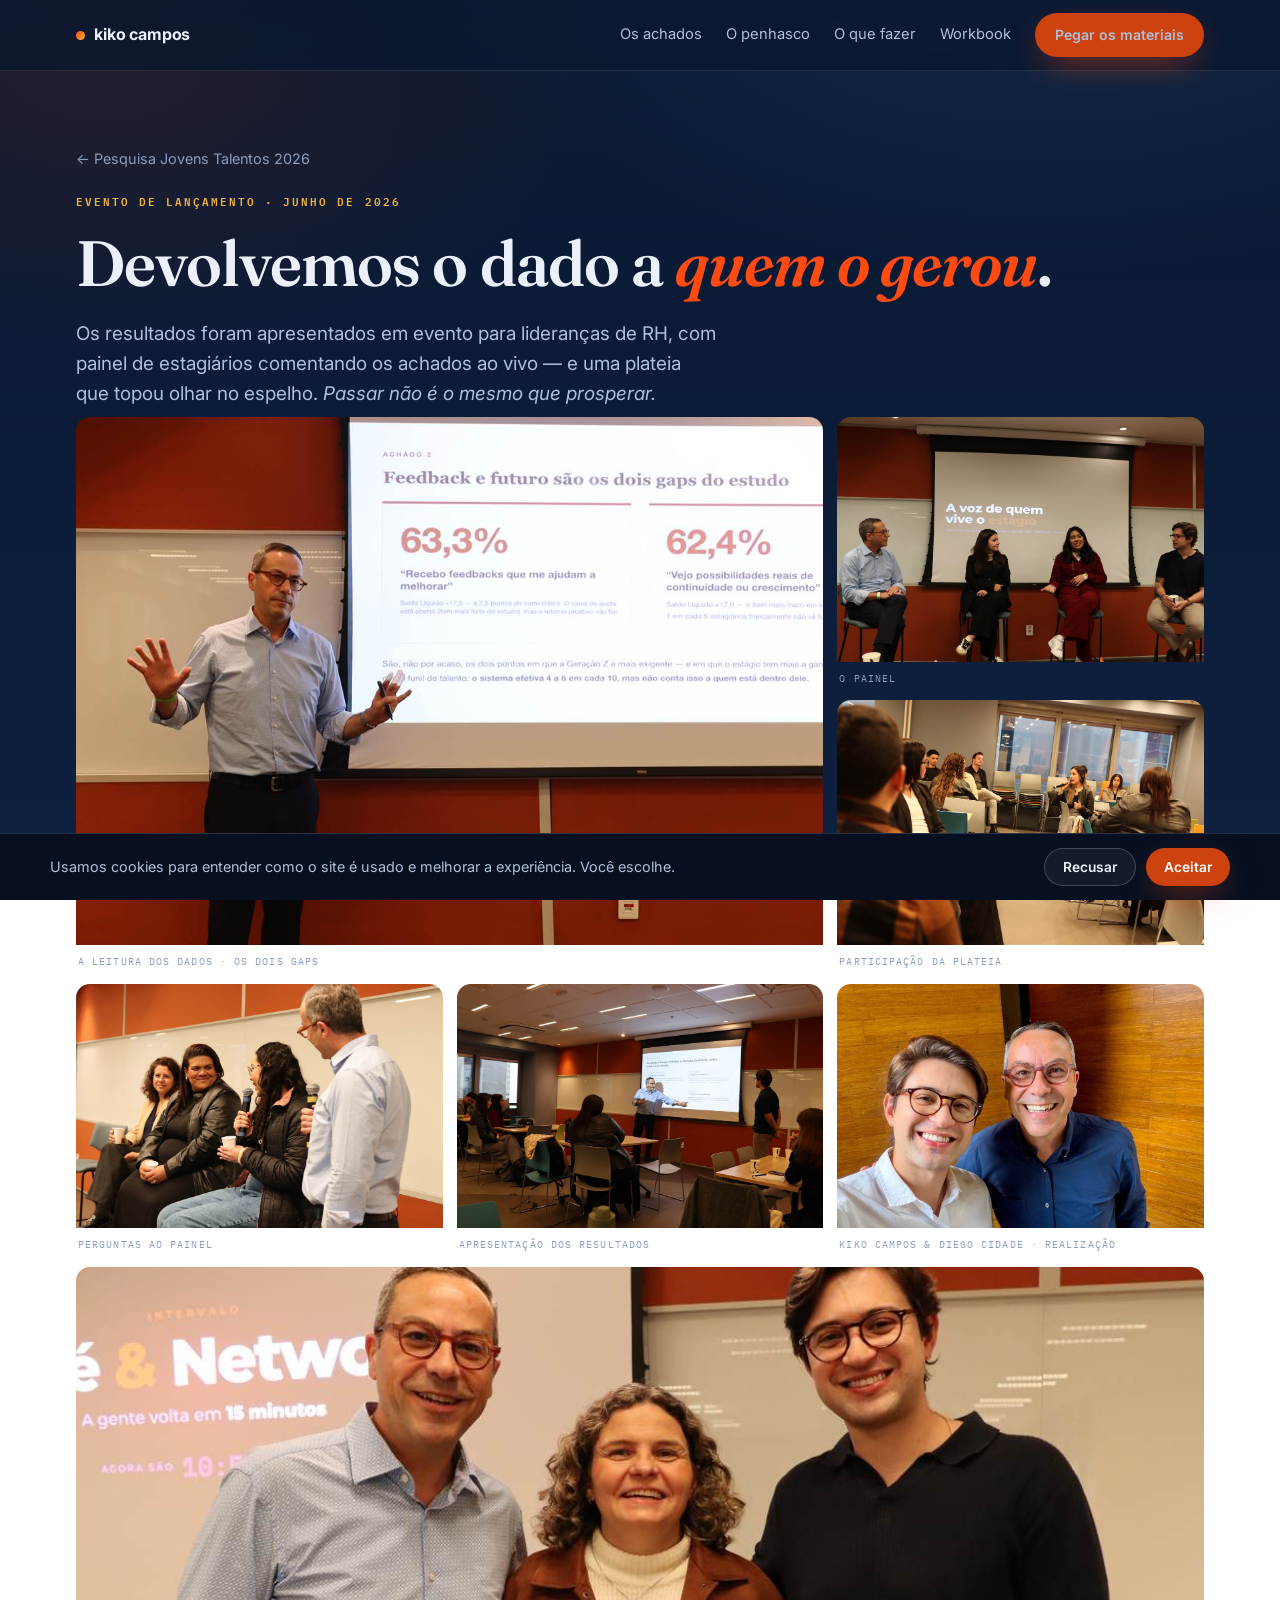
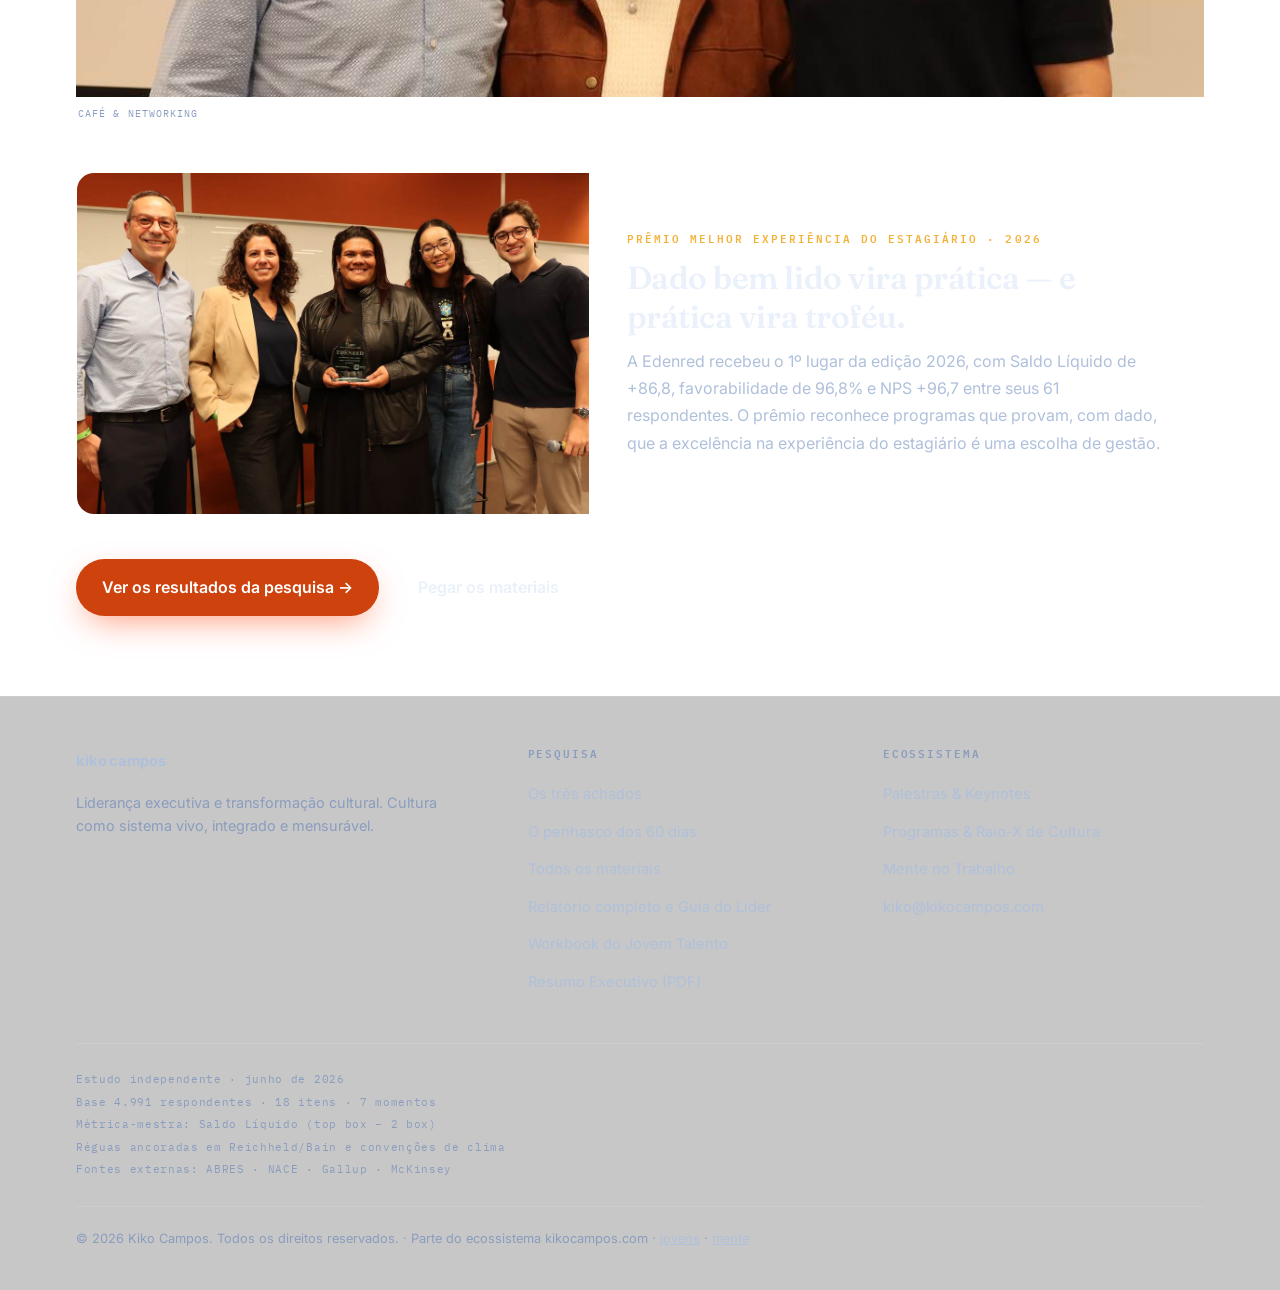
==== evento.html @ c950daf3 "Home mais curta: galeria do evento e prêmio vão para evento.html; na home fica uma chamada com foto " ====
<!DOCTYPE html>
<html lang="pt-BR">
<head>
<meta charset="UTF-8">
<meta name="viewport" content="width=device-width, initial-scale=1.0">
<title>Lançamento da Pesquisa Jovens Talentos 2026 · evento e Prêmio Melhor Experiência do Estagiário</title>
<meta name="description" content="Os resultados da Pesquisa Jovens Talentos 2026 apresentados a lideranças de RH, com painel de estagiários, e o Prêmio Melhor Experiência do Estagiário 2026.">
<link rel="canonical" href="https://jovens.kikocampos.com/evento.html">
<link rel="icon" type="image/png" href="https://kikocampos.com/favicon.png">
<link rel="apple-touch-icon" href="https://kikocampos.com/favicon.png">
<meta property="og:type" content="website">
<meta property="og:url" content="https://jovens.kikocampos.com/evento.html">
<meta property="og:title" content="Devolvemos o dado a quem o gerou · Pesquisa Jovens Talentos 2026">
<meta property="og:description" content="Sete momentos da jornada, de 30 dias a 24 meses. Nenhum dos 18 itens chega à faixa saudável — e a curva desaba no segundo mês.">
<meta property="og:site_name" content="Kiko Campos">
<meta property="og:locale" content="pt_BR">
<meta property="og:image" content="https://jovens.kikocampos.com/og-jt2026.jpg">
<meta property="og:image:secure_url" content="https://jovens.kikocampos.com/og-jt2026.jpg">
<meta property="og:image:width" content="1200">
<meta property="og:image:height" content="630">
<meta property="og:image:type" content="image/jpeg">
<meta property="og:image:alt" content="Pesquisa Jovens Talentos 2026 — 4.991 estagiários mostraram onde o estágio quebra: é no dia 60.">
<meta name="twitter:card" content="summary_large_image">
<meta name="twitter:title" content="4.991 estagiários mostraram onde o estágio quebra. É no dia 60.">
<meta name="twitter:description" content="Sete momentos da jornada, de 30 dias a 24 meses. Nenhum dos 18 itens chega à faixa saudável — e a curva desaba no segundo mês.">
<meta name="twitter:image" content="https://jovens.kikocampos.com/og-jt2026.jpg">
<meta name="twitter:image:alt" content="Pesquisa Jovens Talentos 2026 — 4.991 estagiários mostraram onde o estágio quebra: é no dia 60.">
<link rel="preconnect" href="https://fonts.googleapis.com">
<link rel="preconnect" href="https://fonts.gstatic.com" crossorigin>
<link href="https://fonts.googleapis.com/css2?family=Fraunces:ital,opsz,wght@0,9..144,400..700;1,9..144,400..700&family=Inter:wght@400;500;600;700&family=IBM+Plex+Mono:wght@400;600&display=swap" rel="stylesheet">
<script async src="https://www.googletagmanager.com/gtag/js?id=G-RD1P3CKLSE"></script>
<script>
window.dataLayer=window.dataLayer||[];function gtag(){dataLayer.push(arguments);}
gtag('js', new Date());
gtag('consent','default',{'ad_storage':'denied','ad_user_data':'denied','ad_personalization':'denied','analytics_storage':'denied','wait_for_update':500});gtag('set','ads_data_redaction',true);gtag('set','url_passthrough',true);
if(document.cookie.indexOf('kc_cookie=accepted')>-1){gtag('consent','update',{'ad_storage':'granted','ad_user_data':'granted','ad_personalization':'granted','analytics_storage':'granted'});}
gtag('config','G-RD1P3CKLSE');
</script>
<style>
  :root{
    --bg:#0A1830; --bg2:#0E2140; --panel:#12294d; --panel2:#16305a;
    --line:rgba(255,255,255,.10); --line2:rgba(255,255,255,.20);
    --ink:#EAF1FB; --ink-soft:#AFC0DB; --ink-mute:#8A9DBE;
    --orange:#FF4A12; --orange-cta:#CE420D; --amber:#F2B33D;
    --good:#4FD1A1; --blue:#5AA9E6; --bad:#FF6B4A;
    --display:"Fraunces",Georgia,'Times New Roman',serif;
    --body:"Inter",-apple-system,BlinkMacSystemFont,'Segoe UI',Roboto,Helvetica,Arial,sans-serif;
    --mono:"IBM Plex Mono",ui-monospace,SFMono-Regular,Menlo,Consolas,monospace;
    --maxw:1180px;
  }
  *{margin:0;padding:0;box-sizing:border-box}
  html{scroll-behavior:smooth}
  body{
    font-family:var(--body);color:var(--ink);font-size:17px;line-height:1.6;-webkit-font-smoothing:antialiased;
    background:
      radial-gradient(1150px 640px at 82% -12%, rgba(90,169,230,.15), transparent 60%),
      radial-gradient(900px 520px at 8% 6%, rgba(255,74,18,.10), transparent 58%),
      linear-gradient(180deg,var(--bg) 0%,var(--bg2) 100%);
    background-attachment:fixed;
  }
  ::selection{background:var(--orange);color:#fff}
  .wrap{max-width:var(--maxw);margin:0 auto;padding:0 26px}
  .eyebrow{font-family:var(--mono);font-size:.7rem;letter-spacing:.18em;text-transform:uppercase;color:var(--amber);font-weight:600;display:block}
  .eyebrow.dark,.eyebrow.mute{color:var(--ink-mute)}
  .eyebrow.blue{color:var(--blue)}
  h1,h2,h3{font-family:var(--display);font-weight:600;letter-spacing:-.015em}
  h1 em,h2 em,h3 em{font-style:italic;color:var(--amber)}
  .hot{background:linear-gradient(92deg,var(--orange),var(--amber));-webkit-background-clip:text;background-clip:text;color:transparent;font-style:italic}
  a{color:inherit}
  section{scroll-margin-top:88px}
  .skip{position:absolute;left:-9999px;top:0;background:var(--orange-cta);color:#fff;padding:12px 20px;z-index:200;border-radius:0 0 10px 0}
  .skip:focus{left:0}
  :focus-visible{outline:2px solid var(--amber);outline-offset:3px}

  /* NAV — igual materiais.html e workbook */
  nav{position:sticky;top:0;z-index:60;backdrop-filter:blur(10px);background:rgba(10,24,48,.82);border-bottom:1px solid var(--line)}
  .navin{max-width:var(--maxw);margin:0 auto;padding:0 26px;display:flex;align-items:center;justify-content:space-between;height:70px;gap:20px}
  .brand{display:inline-flex;align-items:center;gap:9px;font-weight:700;font-size:1rem;letter-spacing:-.01em;text-decoration:none;color:var(--ink);white-space:nowrap}
  .brand .dot{width:9px;height:9px;border-radius:50%;background:linear-gradient(135deg,var(--orange),var(--amber));flex:none}
  .navlinks{display:flex;align-items:center;gap:24px;font-size:.92rem;color:var(--ink-soft)}
  .navlinks a{color:var(--ink-soft);text-decoration:none;white-space:nowrap}
  .navlinks a:hover{color:var(--ink)}
  .navlinks .btn{font-size:.88rem;padding:11px 20px}

  /* BOTÕES */
  .btn{padding:15px 26px;border-radius:100px;font-weight:600;font-size:1rem;text-decoration:none;display:inline-flex;align-items:center;justify-content:center;gap:10px;cursor:pointer;border:none;font-family:var(--body);transition:transform .15s ease,background .15s ease}
  .btn:hover{transform:translateY(-2px)}
  .btn-p{background:var(--orange-cta);color:#fff;box-shadow:0 12px 34px -10px rgba(255,74,18,.6)}
  .btn-p:hover{background:var(--orange)}
  .btn-s{background:rgba(255,255,255,.05);color:var(--ink);border:1px solid var(--line2)}
  .btn-s:hover{background:rgba(255,255,255,.1)}

  /* HERO */
  header.hero{padding:74px 0 0}
  .hero-grid{display:grid;grid-template-columns:1.55fr 1fr;gap:56px;align-items:start}
  .hero h1{font-size:clamp(2.3rem,5vw,4rem);line-height:1.04;margin:20px 0 22px}
  .hero .deck{font-size:1.18rem;line-height:1.6;color:var(--ink-soft);max-width:34em}
  .metodo-box{border:1px solid var(--line);border-radius:18px;background:rgba(255,255,255,.03);padding:24px 24px 8px;margin-top:16px}
  .metodo-box .mb-title{font-family:var(--mono);font-size:.64rem;letter-spacing:.2em;text-transform:uppercase;color:var(--ink-mute);border-bottom:1px solid var(--line);padding-bottom:12px;margin-bottom:4px}
  .mrow{display:flex;justify-content:space-between;gap:16px;padding:12px 0;border-bottom:1px solid var(--line);font-size:.86rem}
  .mrow:last-child{border-bottom:none}
  .mrow .k{font-family:var(--mono);font-size:.62rem;letter-spacing:.14em;text-transform:uppercase;color:var(--ink-mute);padding-top:3px;white-space:nowrap}
  .mrow .v{text-align:right;line-height:1.45;color:var(--ink-soft)}
  .these{border-left:3px solid var(--orange);padding:4px 0 4px 22px;margin:38px 0 0;max-width:44em}
  .these p{font-family:var(--display);font-size:clamp(1.2rem,2.4vw,1.6rem);line-height:1.4;font-style:italic;color:var(--ink)}
  .hero-cta{display:flex;gap:14px;flex-wrap:wrap;margin-top:32px;align-items:center}
  .hero-cta .note{font-family:var(--mono);font-size:.7rem;letter-spacing:.1em;text-transform:uppercase;color:var(--ink-mute)}
  .stat-row{display:grid;grid-template-columns:repeat(4,1fr);gap:0;margin:60px 0 0;border-top:1px solid var(--line2)}
  .stat{padding:22px 20px 26px;border-right:1px solid var(--line)}
  .stat:last-child{border-right:none}
  .stat .n{font-family:var(--display);font-weight:600;font-size:clamp(2rem,3.6vw,3rem);line-height:1;font-variant-numeric:tabular-nums;color:var(--amber)}
  .stat .n small{font-size:.5em;color:var(--ink-mute)}
  .stat .l{font-family:var(--mono);font-size:.66rem;letter-spacing:.13em;text-transform:uppercase;color:var(--ink-mute);margin-top:10px;line-height:1.65}
  .hero-photo{margin-top:64px;border-radius:18px;overflow:hidden;border:1px solid var(--line)}
  .hero-photo img{width:100%;display:block}
  .credit{font-family:var(--mono);font-size:.62rem;letter-spacing:.13em;text-transform:uppercase;color:var(--ink-mute);padding:10px 2px 0;text-align:right}

  /* SEÇÕES */
  .sec{padding:92px 0 0}
  .sec-head{display:grid;grid-template-columns:auto 1fr;gap:24px;align-items:baseline;border-top:1px solid var(--line2);padding-top:18px;margin-bottom:22px}
  .sec-num{font-family:var(--mono);font-size:.78rem;letter-spacing:.1em;color:var(--orange);font-weight:600}
  .sec-head h2{font-size:clamp(1.8rem,3.2vw,2.7rem);line-height:1.08}
  .sec-intro{max-width:46em;font-size:1.06rem;color:var(--ink-soft);margin:0 0 44px}

  /* ACHADOS */
  .find-grid{display:grid;grid-template-columns:repeat(3,1fr);gap:22px}
  .find{padding:28px 26px 30px;border:1px solid var(--line);border-radius:18px;background:rgba(255,255,255,.035)}
  .find .fn{font-family:var(--mono);font-size:.66rem;letter-spacing:.18em;text-transform:uppercase;color:var(--orange);font-weight:600}
  .find h3{font-size:1.32rem;line-height:1.2;margin:12px 0 12px}
  .find p{font-size:.95rem;line-height:1.7;color:var(--ink-soft)}

  /* GAPS */
  .gap-grid{display:grid;grid-template-columns:1fr 1fr;gap:22px;margin-top:22px}
  .gap-card{border:1px solid var(--line);border-top:3px solid var(--bad);border-radius:18px;padding:30px 30px 28px;background:rgba(255,107,74,.07)}
  .gap-card .big{font-family:var(--display);font-weight:600;font-size:clamp(2.6rem,5.4vw,4rem);line-height:1;color:var(--bad);font-variant-numeric:tabular-nums}
  .gap-card .q{font-family:var(--display);font-size:1.12rem;font-style:italic;margin:12px 0 12px;color:var(--ink)}
  .gap-card p{font-size:.95rem;color:var(--ink-soft);line-height:1.7}
  .lens-note{border:1px solid var(--line);border-radius:18px;padding:22px 26px;margin-top:22px;font-size:.95rem;color:var(--ink-soft);background:rgba(255,255,255,.03)}
  .lens-note b{color:var(--ink)}

  /* INSTRUMENTO */
  .lens-toggle{display:inline-flex;border:1px solid var(--line2);border-radius:100px;padding:4px;margin-bottom:8px;background:rgba(255,255,255,.04)}
  .lens-toggle button{font-family:var(--body);font-size:.86rem;font-weight:600;background:none;border:none;padding:9px 20px;cursor:pointer;color:var(--ink-soft);border-radius:100px}
  .lens-toggle button.on{background:var(--orange-cta);color:#fff}
  .lens-sub{font-family:var(--mono);font-size:.7rem;letter-spacing:.05em;color:var(--ink-mute);margin:12px 0 34px;line-height:1.7}
  .bases-grid{display:grid;grid-template-columns:1fr 1fr;gap:44px 56px}
  .base h3{font-size:1.24rem;margin-bottom:2px}
  .base .bq{font-family:var(--display);font-style:italic;color:var(--ink-mute);font-size:.95rem;margin-bottom:16px}
  .base .btag{font-family:var(--mono);font-size:.62rem;letter-spacing:.18em;text-transform:uppercase;color:var(--amber);margin-bottom:6px;display:block;font-weight:600}
  .item{display:grid;grid-template-columns:1fr 68px;gap:14px;align-items:center;padding:9px 0;border-bottom:1px solid var(--line)}
  .item:last-child{border-bottom:none}
  .item .it{font-size:.88rem;line-height:1.45;color:var(--ink-soft)}
  .item .bar-holder{grid-column:1/2;height:5px;background:rgba(255,255,255,.07);border-radius:3px;position:relative;margin-top:4px}
  .item .bar{position:absolute;left:0;top:0;bottom:0;border-radius:3px;background:var(--ink-mute);transition:width .5s ease}
  .item.hi .bar{background:var(--bad)}
  .item.lo .bar{background:var(--good)}
  .item .val{grid-column:2/3;grid-row:1/3;font-variant-numeric:tabular-nums;font-size:1.02rem;font-weight:600;text-align:right}
  .item.hi .val{color:var(--bad)}
  .item.lo .val{color:var(--good)}
  .regua{font-family:var(--mono);font-size:.7rem;letter-spacing:.04em;color:var(--ink-mute);margin-top:36px;border-top:1px solid var(--line);padding-top:16px;line-height:2.1}
  .sw{display:inline-block;width:9px;height:9px;border-radius:2px;margin:0 6px 0 14px}

  /* JORNADA */
  .chart-frame{border:1px solid var(--line);border-radius:18px;padding:34px 26px 22px;background:rgba(255,255,255,.035);position:relative}
  .chart-title{font-family:var(--mono);font-size:.7rem;letter-spacing:.16em;text-transform:uppercase;color:var(--ink-mute);margin-bottom:22px}
  #npssvg text{font-family:var(--mono)}
  .tooltip{position:absolute;pointer-events:none;background:#061021;border:1px solid var(--line2);color:var(--ink);font-family:var(--mono);font-size:.72rem;line-height:1.5;padding:9px 13px;border-radius:9px;opacity:0;transition:opacity .12s;white-space:nowrap;transform:translate(-50%,-118%)}
  .vale-table{width:100%;border-collapse:collapse;font-size:.9rem;margin-top:14px;font-variant-numeric:tabular-nums}
  .vale-table th{font-family:var(--mono);font-size:.64rem;letter-spacing:.12em;text-transform:uppercase;color:var(--ink-mute);font-weight:600;text-align:right;padding:10px 8px;border-bottom:1px solid var(--line2)}
  .vale-table th:first-child{text-align:left}
  .vale-table td{padding:9px 8px;border-bottom:1px solid var(--line);text-align:right;color:var(--ink-soft)}
  .vale-table td:first-child{text-align:left;font-family:var(--mono);font-size:.78rem}
  .vale-table tr.vale td{background:rgba(255,107,74,.12);color:var(--bad)}
  .equacao{display:flex;align-items:center;justify-content:center;gap:clamp(10px,3vw,30px);flex-wrap:wrap;border:1px solid var(--line);border-radius:18px;padding:40px 30px;margin-top:50px;text-align:center;background:rgba(255,255,255,.03)}
  .equacao .t{font-family:var(--display);font-size:clamp(1.05rem,2.2vw,1.5rem);font-style:italic}
  .equacao .op{font-family:var(--mono);font-size:clamp(1.2rem,2.4vw,1.7rem);color:var(--orange)}
  .equacao .t.res{color:var(--bad)}

  /* FUNIL */
  .funil-grid{display:grid;grid-template-columns:repeat(3,1fr);gap:22px}
  .funil{border:1px solid var(--line);border-radius:18px;background:rgba(255,255,255,.035);padding:26px 24px 28px}
  .funil .n{font-family:var(--display);font-weight:600;font-size:clamp(2.2rem,4.4vw,3.2rem);line-height:1;font-variant-numeric:tabular-nums;color:var(--amber)}
  .funil .n small{font-size:.45em;color:var(--ink-mute)}
  .funil p{font-size:.95rem;color:var(--ink-soft);margin-top:12px;line-height:1.65}

  /* EXCELÊNCIA */
  .eden-grid{display:grid;grid-template-columns:1.15fr 1fr;gap:50px;align-items:center}
  .eden-stats{display:grid;grid-template-columns:1fr 1fr;gap:0;border-top:1px solid var(--line2);margin-top:26px}
  .eden-stats .stat{border-bottom:1px solid var(--line)}
  .eden-stats .stat .n{color:var(--good);font-size:clamp(1.7rem,3vw,2.5rem)}
  .eden-photo{border-radius:18px;overflow:hidden;border:1px solid var(--line)}
  .eden-photo img{width:100%;display:block}

  /* FRENTES */
  .frente{display:grid;grid-template-columns:56px 1.05fr 1.6fr;gap:26px;padding:32px 0;border-bottom:1px solid var(--line);align-items:start}
  .frente:first-of-type{border-top:1px solid var(--line)}
  .frente .fn{font-family:var(--display);font-weight:600;font-size:1.9rem;color:var(--orange);line-height:1}
  .frente h3{font-size:1.32rem;line-height:1.22}
  .frente .fd p{font-size:.98rem;color:var(--ink-soft);line-height:1.7}
  .kpis{display:grid;grid-template-columns:repeat(3,auto);gap:24px;margin-top:16px}
  .kpi .k{font-family:var(--mono);font-size:.6rem;letter-spacing:.15em;text-transform:uppercase;color:var(--ink-mute)}
  .kpi .v{font-size:.94rem;margin-top:4px;font-variant-numeric:tabular-nums;font-weight:600}
  .porque{border:1px solid var(--line);border-left:3px solid var(--amber);border-radius:18px;background:rgba(242,179,61,.07);padding:34px 36px;margin-top:50px}
  .porque p{font-size:1.05rem;line-height:1.7;max-width:46em;margin-top:10px;color:var(--ink-soft)}

  /* SOLUÇÕES */
  .sol-grid{display:grid;grid-template-columns:repeat(3,1fr);gap:22px}
  .sol{border:1px solid var(--line);border-radius:18px;background:rgba(255,255,255,.035);padding:26px 24px 24px;display:flex;flex-direction:column;transition:border-color .2s,transform .15s}
  .sol:hover{border-color:var(--line2);transform:translateY(-2px)}
  .sol.destaque{border-color:rgba(255,74,18,.45);background:rgba(255,74,18,.07)}
  .sol .st{font-family:var(--mono);font-size:.62rem;letter-spacing:.18em;text-transform:uppercase;color:var(--amber);margin-bottom:12px;font-weight:600}
  .sol h3{font-size:1.18rem;line-height:1.25;margin-bottom:10px}
  .sol p{font-size:.9rem;color:var(--ink-soft);line-height:1.65;flex:1}
  .sol .sfor{font-family:var(--mono);font-size:.62rem;letter-spacing:.1em;text-transform:uppercase;color:var(--ink-mute);margin-top:16px;border-top:1px solid var(--line);padding-top:12px}
  .sol-dl{display:flex;flex-wrap:wrap;gap:9px;margin-top:14px}
  .sol-dl a{font-family:var(--body);font-size:.84rem;font-weight:600;text-decoration:none;color:#fff;background:var(--orange-cta);border-radius:100px;padding:11px 18px;transition:background .18s;display:inline-flex;align-items:center;gap:7px}
  .sol-dl a:hover{background:var(--orange)}
  .sol-req a{color:var(--ink);background:rgba(255,255,255,.05);border:1px solid var(--line2)}
  .sol-req a:hover{background:rgba(255,255,255,.11)}
  .sol-req .req-note{font-family:var(--mono);font-size:.6rem;letter-spacing:.05em;color:var(--ink-mute);margin-top:9px;text-transform:none;line-height:1.5}
  .sistema-note{max-width:46em;font-size:1.06rem;color:var(--ink-soft);margin:0 0 40px}

  /* EVENTO */
  .gal{display:grid;grid-template-columns:repeat(3,1fr);gap:14px}
  .gal figure{margin:0;position:relative;overflow:hidden;cursor:pointer;border-radius:14px}
  .gal img{width:100%;display:block;aspect-ratio:3/2;object-fit:cover;transition:transform .35s ease}
  .gal figure:hover img{transform:scale(1.03)}
  .gal figcaption{font-family:var(--mono);font-size:.62rem;letter-spacing:.11em;text-transform:uppercase;color:var(--ink-mute);padding:9px 2px 0}
  .gal .wide{grid-column:span 2}
  dialog.lb{border:none;background:#061021;color:var(--ink);max-width:100vw;max-height:100vh;width:100vw;height:100vh;padding:5vh 5vw;outline:none;flex-direction:column;align-items:center;justify-content:center}
  dialog.lb[open]{display:flex}
  dialog.lb img{max-width:100%;max-height:84vh;display:block;margin:0 auto;border-radius:12px;box-shadow:0 20px 60px rgba(0,0,0,.6)}
  dialog.lb .cap{color:var(--ink-soft);font-family:var(--mono);font-size:.72rem;letter-spacing:.13em;text-transform:uppercase;text-align:center;padding:18px 20px 0;max-width:60ch}
  dialog.lb::backdrop{background:rgba(4,10,22,.95)}
  dialog.lb .lb-close{position:fixed;top:22px;right:28px;font-family:var(--body);font-size:.86rem;font-weight:600;color:var(--ink);border:1px solid var(--line2);background:rgba(255,255,255,.05);padding:10px 18px;border-radius:100px;cursor:pointer}
  dialog.lb .lb-close:hover{background:rgba(255,255,255,.12)}
  .premio-strip{display:grid;grid-template-columns:1fr 1.2fr;gap:0;border:1px solid var(--line);border-radius:18px;overflow:hidden;margin-top:50px;align-items:stretch;background:rgba(255,255,255,.035)}
  .premio-strip img{width:100%;height:100%;object-fit:cover;display:block}
  .premio-txt{padding:40px 38px;display:flex;flex-direction:column;justify-content:center}
  .premio-txt h3{font-size:clamp(1.4rem,2.6vw,2rem);line-height:1.2;margin:12px 0 12px}
  .premio-txt p{font-size:1rem;color:var(--ink-soft);line-height:1.7}
  .au-credit{border:1px solid var(--line);border-radius:18px;background:rgba(255,255,255,.035);padding:24px 28px;margin-top:50px;display:flex;align-items:center;gap:26px;flex-wrap:wrap}
  .au-credit .au-txt{flex:1;min-width:240px}
  .au-credit .au-txt .eyebrow{margin-bottom:8px}
  .au-credit .au-txt p{font-size:.98rem;color:var(--ink-soft);line-height:1.6}
  .au-credit .au-txt a{color:var(--amber);text-decoration:none;border-bottom:1px solid rgba(242,179,61,.5)}
  .au-credit .au-logo img{height:56px;width:auto;display:block;border-radius:10px}

  /* CTA FINAL */
  .cta-final{margin-top:96px;border-top:1px solid var(--line2);padding:64px 0 0}
  .cta-grid{display:grid;grid-template-columns:1.4fr 1fr;gap:50px;align-items:start}
  .cta-final h2{font-size:clamp(1.8rem,3.2vw,2.6rem);line-height:1.1;margin:14px 0 16px}
  .cta-final p{color:var(--ink-soft);font-size:1.06rem;max-width:34em;line-height:1.7}
  .cta-final .btns{display:flex;gap:14px;flex-wrap:wrap;margin-top:26px}
  .cta-mail{font-family:var(--mono);font-size:.76rem;letter-spacing:.05em;color:var(--ink-mute);margin-top:16px}
  .cta-mail a{color:var(--ink-soft)}

  /* FOOTER — igual materiais.html */
  footer{margin-top:80px;border-top:1px solid var(--line);padding:48px 0 40px;background:rgba(0,0,0,.22)}
  .footgrid{display:grid;grid-template-columns:1.3fr 1fr 1fr;gap:34px}
  .footgrid a{color:var(--ink-soft);text-decoration:none;font-size:.92rem;display:block;padding:5px 0;margin-bottom:4px}
  .footgrid a:hover{color:var(--ink)}
  .footgrid h6{font-family:var(--mono);font-size:.66rem;letter-spacing:.18em;text-transform:uppercase;color:var(--ink-mute);margin:0 0 16px;font-weight:600}
  .footgrid .brand{margin-bottom:0}
  .ficha{font-family:var(--mono);font-size:.7rem;letter-spacing:.06em;line-height:2;color:var(--ink-mute);border-top:1px solid var(--line);margin-top:40px;padding-top:24px}
  .au-foot{border-top:1px solid var(--line);margin-top:26px;padding-top:24px;display:flex;align-items:center;gap:16px;flex-wrap:wrap}
  .au-foot .au-ico{width:46px;height:46px;border-radius:11px;overflow:hidden;flex:none;display:block}
  .au-foot .au-ico img{width:100%;height:100%;display:block}
  .au-foot .au-info .k{font-family:var(--mono);font-size:.6rem;letter-spacing:.16em;text-transform:uppercase;color:var(--ink-mute)}
  .au-foot .au-info a{display:block;color:var(--ink);text-decoration:none;font-size:1rem;margin-top:3px}
  .au-foot .au-info a:hover{color:var(--amber)}
  .copy{border-top:1px solid var(--line);margin-top:26px;padding-top:22px;font-size:.8rem;color:var(--ink-mute)}
  .copy a{display:inline;color:var(--ink-soft)}

  @media(max-width:900px){
    .hero-grid,.gap-grid,.eden-grid,.bases-grid,.premio-strip,.cta-grid,.footgrid{grid-template-columns:1fr}
    .stat-row,.find-grid,.funil-grid,.sol-grid{grid-template-columns:1fr 1fr}
    .frente{grid-template-columns:1fr;gap:10px}
    .gal{grid-template-columns:1fr 1fr}
    .gal .wide{grid-column:span 2}
    .kpis{grid-template-columns:1fr;gap:12px}
    .navlinks a:not(.btn){display:none}
  }
  @media(max-width:560px){
    .stat-row,.find-grid,.funil-grid,.sol-grid,.gal{grid-template-columns:1fr}
    .gal .wide{grid-column:span 1}
    body{font-size:16px}
    .premio-txt{padding:30px 24px}
  }
</style>
</head>
<body>

<a class="skip" href="#achados">Pular para os resultados</a>

<nav>
  <div class="navin">
    <a class="brand" href="https://kikocampos.com"><span class="dot"></span>kiko campos</a>
    <div class="navlinks">
      <a href="/#achados">Os achados</a>
      <a href="/#jornada">O penhasco</a>
      <a href="/#frentes">O que fazer</a>
      <a href="https://jovens.kikocampos.com/workbook.html">Workbook</a>
      <a class="btn btn-p" href="/#solucoes">Pegar os materiais</a>
    </div>
  </div>
</nav>

<header class="hero ev-hero">
  <div class="wrap">
    <a class="ev-back" href="/">← Pesquisa Jovens Talentos 2026</a>
    <span class="eyebrow">Evento de lançamento · junho de 2026</span>
    <h1>Devolvemos o dado a <em>quem o gerou</em>.</h1>
    <p class="deck">Os resultados foram apresentados em evento para lideranças de RH, com painel de estagiários comentando os achados ao vivo — e uma plateia que topou olhar no espelho. <em>Passar não é o mesmo que prosperar.</em></p>
  </div>
</header>

<section class="sec" id="evento" style="padding-top:8px">
  <div class="wrap">
    <div class="gal">
      <figure class="wide" data-cap="A leitura dos dados — os dois gaps do estudo"><img src="[data-uri]" alt="Apresentador diante do slide ‘Feedback e futuro são os dois gaps do estudo’, com 63,3% e 62,4% em destaque."><figcaption>A leitura dos dados · os dois gaps</figcaption></figure>
      <figure data-cap="Painel com estagiários — a voz de quem vive o estágio"><img src="[data-uri]" alt="Mediador e três estagiárias no painel, diante do telão ‘A voz de quem vive o estágio’."><figcaption>O painel</figcaption></figure>
      <figure data-cap="A plateia de RH em conversa"><img src="[data-uri]" alt="Participantes da plateia conversando em grupos durante o evento."><figcaption>Participação da plateia</figcaption></figure>
      <figure data-cap="O painel em close — perguntas e respostas"><img src="[data-uri]" alt="Estagiários respondendo perguntas ao microfone durante o painel."><figcaption>Perguntas ao painel</figcaption></figure>
      <figure data-cap="Apresentação dos resultados"><img src="[data-uri]" alt="Apresentador conduzindo a leitura dos resultados diante do telão."><figcaption>Apresentação dos resultados</figcaption></figure>
      <figure class="wide" data-cap="Café & networking — conexões entre RHs"><img src="[data-uri]" alt="Três participantes sorrindo em momento de networking, diante do telão ‘Café &amp; Networking’."><figcaption>Café &amp; networking</figcaption></figure>
      <figure data-cap="Kiko Campos e Diego Cidade — realização"><img src="[data-uri]" alt="Kiko Campos e Diego Cidade sorrindo, em selfie no evento."><figcaption>Kiko Campos &amp; Diego Cidade · realização</figcaption></figure>
    </div>

    <div class="premio-strip">
      <img src="[data-uri]" alt="Equipe da Edenred com o troféu do Prêmio Melhor Experiência do Estagiário.">
      <div class="premio-txt">
        <span class="eyebrow">Prêmio Melhor Experiência do Estagiário · 2026</span>
        <h3>Dado bem lido vira prática — e prática vira troféu.</h3>
        <p>A Edenred recebeu o 1º lugar da edição 2026, com Saldo Líquido de +86,8, favorabilidade de 96,8% e NPS +96,7 entre seus 61 respondentes. O prêmio reconhece programas que provam, com dado, que a excelência na experiência do estagiário é uma escolha de gestão.</p>
      </div>
    </div>

    <div style="margin-top:44px;display:flex;gap:12px;flex-wrap:wrap">
      <a class="btn btn-p" href="/#achados">Ver os resultados da pesquisa →</a>
      <a class="btn btn-s" href="/#solucoes">Pegar os materiais</a>
    </div>
  </div>
</section>

<dialog class="lb" id="lightbox" onclick="this.close()">
  <button class="lb-close" aria-label="Fechar">Fechar ✕</button>
  <img id="lb-img" src="" alt="">
  <div class="cap" id="lb-cap"></div>
</dialog>

<footer>
  <div class="wrap">
    <div class="footgrid">
      <div>
        <a class="brand" href="https://kikocampos.com"><span class="dot"></span>kiko campos</a>
        <p style="color:var(--ink-mute);font-size:.9rem;max-width:26em;margin-top:12px">Liderança executiva e transformação cultural. Cultura como sistema vivo, integrado e mensurável.</p>
      </div>
      <div>
        <h6>Pesquisa</h6>
        <a href="/#achados">Os três achados</a>
        <a href="/#jornada">O penhasco dos 60 dias</a>
        <a href="/#solucoes">Todos os materiais</a>
        <a href="https://jovens.kikocampos.com/materiais.html">Relatório completo e Guia do Líder</a>
        <a href="https://jovens.kikocampos.com/workbook.html">Workbook do Jovem Talento</a>
        <a href="./solucoes/Resumo_Executivo_JT2026.pdf">Resumo Executivo (PDF)</a>
      </div>
      <div>
        <h6>Ecossistema</h6>
        <a href="https://kikocampos.com/palestras.html">Palestras &amp; Keynotes</a>
        <a href="https://kikocampos.com/programas.html">Programas &amp; Raio-X de Cultura</a>
        <a href="https://mente.kikocampos.com">Mente no Trabalho</a>
        <a href="mailto:kiko@kikocampos.com">kiko@kikocampos.com</a>
      </div>
    </div>
    <div class="ficha">
      Estudo independente · junho de 2026<br>
      Base 4.991 respondentes · 18 itens · 7 momentos<br>
      Métrica-mestra: Saldo Líquido (top box − 2 box)<br>
      Réguas ancoradas em Reichheld/Bain e convenções de clima<br>
      Fontes externas: ABRES · NACE · Gallup · McKinsey
    </div>
    <div class="copy">© 2026 Kiko Campos. Todos os direitos reservados. · Parte do ecossistema kikocampos.com · <a href="https://jovens.kikocampos.com">jovens</a> · <a href="https://mente.kikocampos.com">mente</a></div>
  </div>
</footer>

<script>
document.querySelectorAll('.gal figure').forEach(f=>{
  f.addEventListener('click',()=>{
    const lb=document.getElementById('lightbox');
    document.getElementById('lb-img').src=f.querySelector('img').src;
    document.getElementById('lb-cap').textContent=f.dataset.cap||'';
    lb.showModal();
  });
});
</script>

<style>
  .ev-hero{padding-bottom:28px}
  .gal{grid-auto-flow:dense}
  @media(min-width:901px){.gal figure.wide:first-child{grid-row:span 2;display:flex;flex-direction:column}.gal figure.wide:first-child img{aspect-ratio:auto;flex:1;min-height:0;height:100%}.gal figure.wide:not(:first-child){grid-column:1/-1;order:9}.gal figure.wide:not(:first-child) img{aspect-ratio:21/8;object-position:50% 12%}}
  .ev-back{display:inline-block;margin-bottom:22px;color:var(--ink-mute);text-decoration:none;font-size:.9rem}
  .ev-back:hover{color:var(--ink)}
  .ev-hero h1 em{color:var(--orange);font-style:italic}
</style>
<style>
#lgpd .lgpd-mini{display:none}
@media(max-width:900px){#lgpd .lgpd-in{flex-wrap:nowrap!important}#lgpd .lgpd-txt{max-width:none!important}#lgpd .lgpd-acts{flex:none}}
@media(max-width:640px){#lgpd{padding:10px 14px!important}#lgpd .lgpd-in{gap:12px!important;flex-wrap:nowrap!important;align-items:center}#lgpd .lgpd-txt{font-size:.72rem!important;line-height:1.3;max-width:none!important}#lgpd .lgpd-full{display:none}#lgpd .lgpd-mini{display:inline}#lgpd .lgpd-acts{flex:none;gap:8px!important}#lgpd .lgpd-acts button{padding:9px 13px!important;font-size:.78rem!important}}
</style>
<div id="lgpd" style="position:fixed;left:0;right:0;bottom:0;z-index:99;display:none;background:#061021;border-top:1px solid rgba(255,255,255,.14);padding:14px 20px">
  <div class="lgpd-in" style="max-width:1180px;margin:0 auto;display:flex;gap:16px;align-items:center;flex-wrap:wrap;justify-content:space-between">
    <div class="lgpd-txt" style="color:#AFC0DB;font-size:.9rem;max-width:70ch">
      <span class="lgpd-full">Usamos cookies para entender como o site é usado e melhorar a experiência. Você escolhe.</span>
      <span class="lgpd-mini">Cookies para medir e melhorar o site.</span>
    </div>
    <div class="lgpd-acts" style="display:flex;gap:10px">
      <button class="btn btn-s" style="padding:10px 18px;font-size:.86rem" onclick="kcLgpd(false)">Recusar</button>
      <button class="btn btn-p" style="padding:10px 18px;font-size:.86rem" onclick="kcLgpd(true)">Aceitar</button>
    </div>
  </div>
</div>
<script>
function kcSetCookie(v){document.cookie='kc_cookie='+v+';path=/;domain=.kikocampos.com;max-age=15552000;samesite=lax';}
function kcLgpd(ok){kcSetCookie(ok?'accepted':'declined');document.getElementById('lgpd').style.display='none';if(ok&&window.gtag){gtag('consent','update',{'ad_storage':'granted','ad_user_data':'granted','ad_personalization':'granted','analytics_storage':'granted'});}}
if(document.cookie.indexOf('kc_cookie=')===-1){document.getElementById('lgpd').style.display='block';}
document.addEventListener('click',function(e){var a=e.target.closest('a.btn,a.sol-dl a,.sol-dl a,a[href$=".pdf"],a[href*="kikocampos.com"],a[href*="docs.google.com"]');if(a&&window.gtag){gtag('event','cta_click',{cta:(a.textContent||'').trim().slice(0,60),destino:a.getAttribute('href')||'',pagina:location.pathname});}});
</script>
</body>
</html>
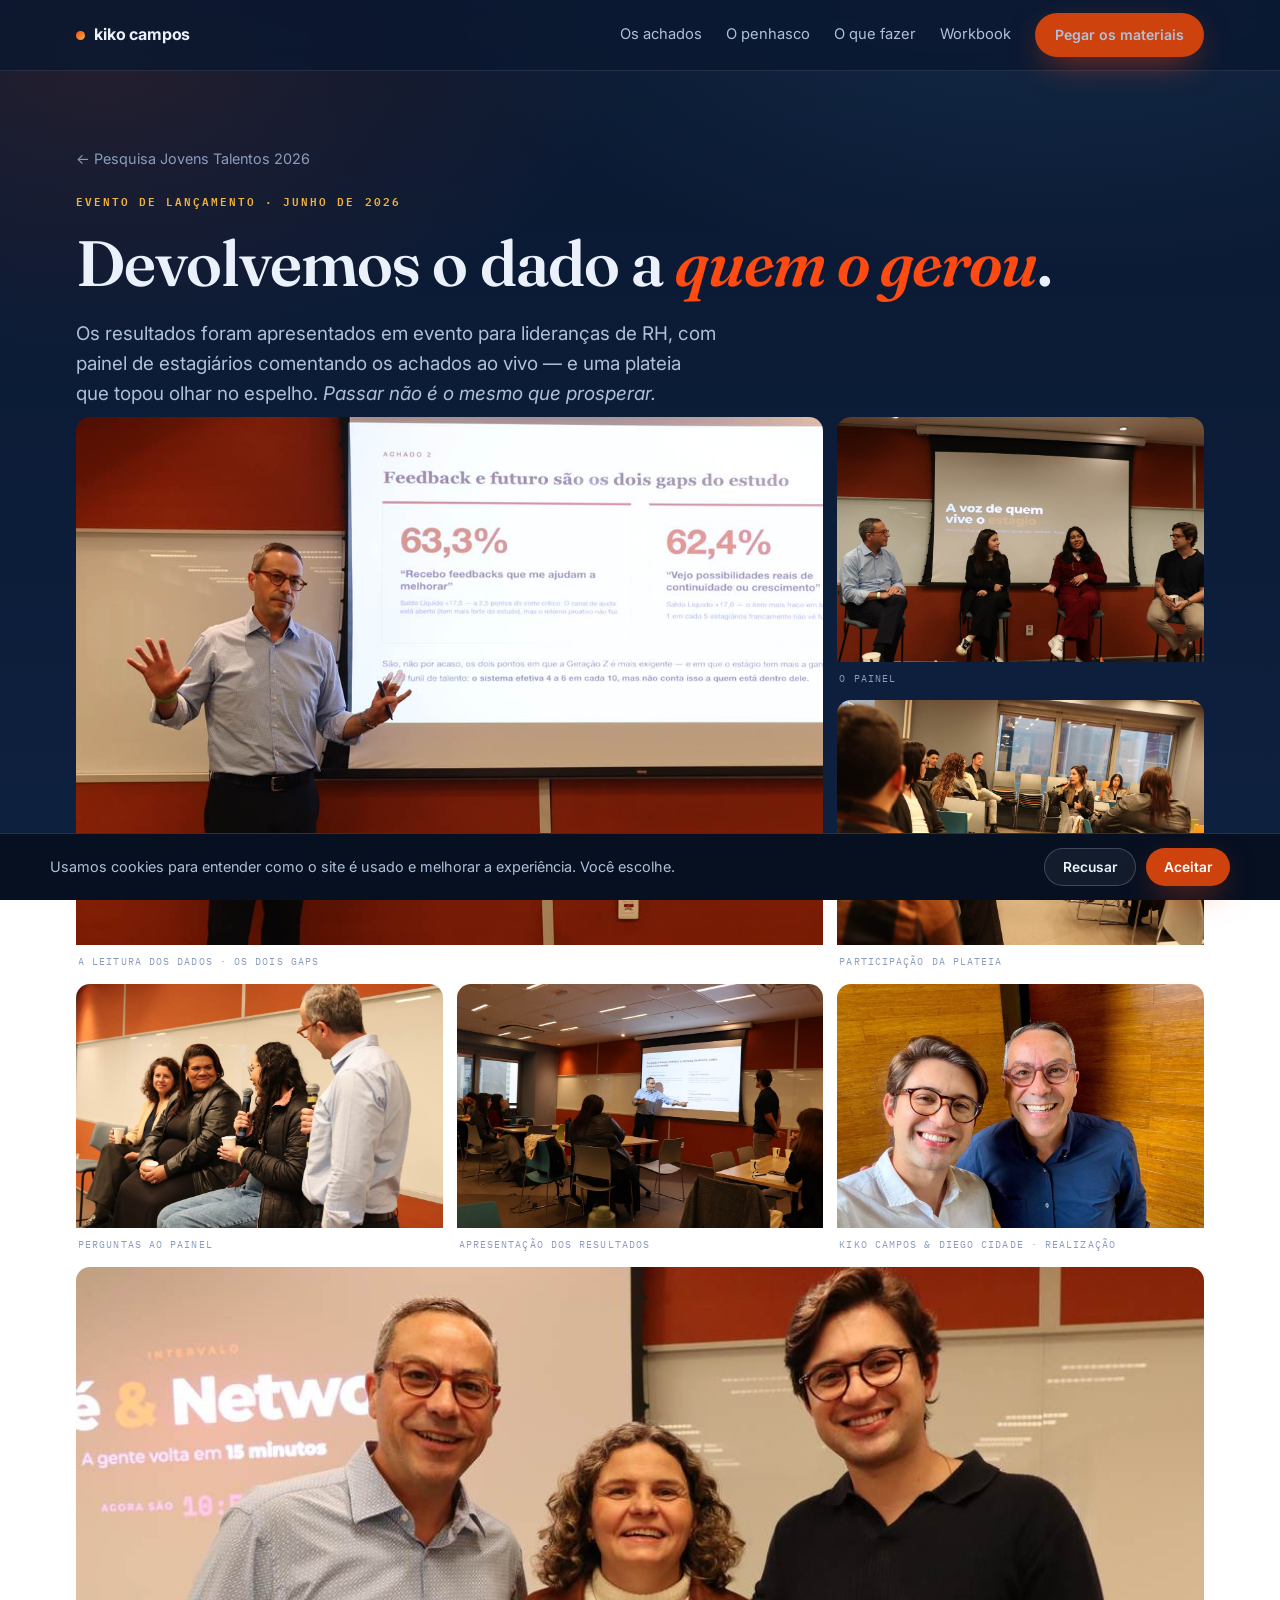
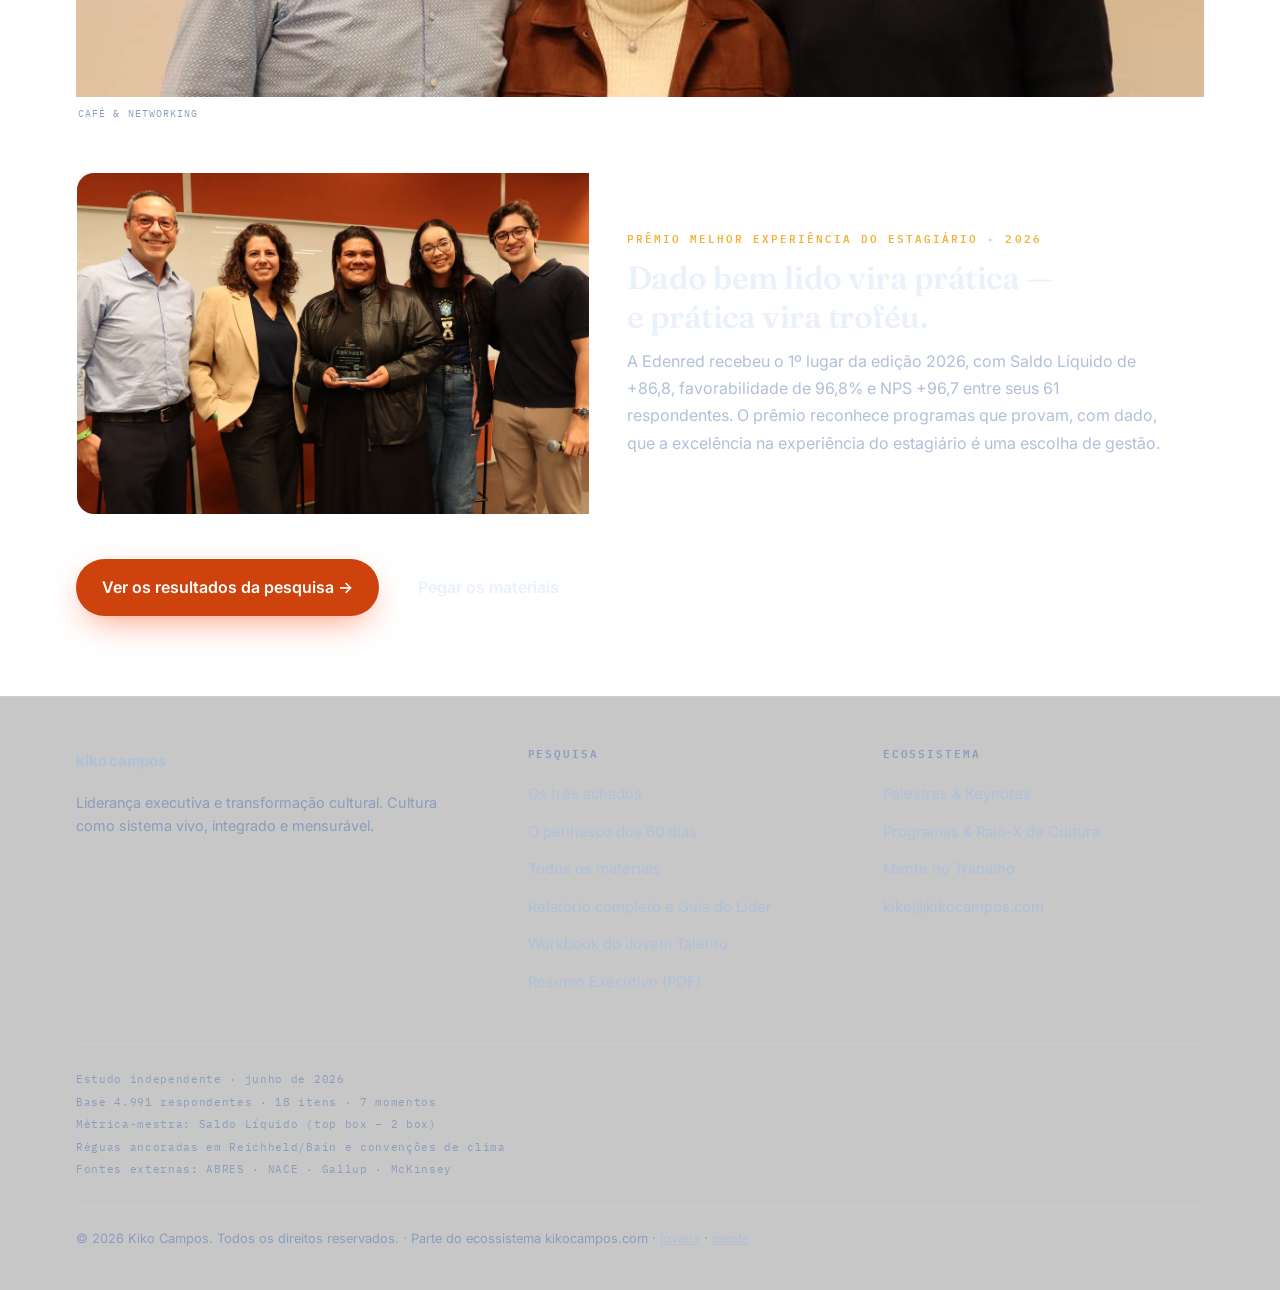
==== commit 68af5d13: "Certificação: números oficiais em materiais, gráficos legíveis no celular, tabela, logo do parceiro," ====
--- a/evento.html
+++ b/evento.html
@@ -331,7 +331,7 @@
       <img src="[data-uri]" alt="Equipe da Edenred com o troféu do Prêmio Melhor Experiência do Estagiário.">
       <div class="premio-txt">
         <span class="eyebrow">Prêmio Melhor Experiência do Estagiário · 2026</span>
-        <h3>Dado bem lido vira prática — e prática vira troféu.</h3>
+        <h3>Dado bem lido vira prática — e prática vira troféu.</h3>
         <p>A Edenred recebeu o 1º lugar da edição 2026, com Saldo Líquido de +86,8, favorabilidade de 96,8% e NPS +96,7 entre seus 61 respondentes. O prêmio reconhece programas que provam, com dado, que a excelência na experiência do estagiário é uma escolha de gestão.</p>
       </div>
     </div>
@@ -396,9 +396,9 @@
 </script>
 
 <style>
-  .ev-hero{padding-bottom:28px}
+  .ev-hero{padding-bottom:44px}
   .gal{grid-auto-flow:dense}
-  @media(min-width:901px){.gal figure.wide:first-child{grid-row:span 2;display:flex;flex-direction:column}.gal figure.wide:first-child img{aspect-ratio:auto;flex:1;min-height:0;height:100%}.gal figure.wide:not(:first-child){grid-column:1/-1;order:9}.gal figure.wide:not(:first-child) img{aspect-ratio:21/8;object-position:50% 12%}}
+  @media(min-width:901px){.gal figure.wide:first-child{grid-row:span 2;display:flex;flex-direction:column}.gal figure.wide:first-child img{aspect-ratio:auto;flex:1;min-height:0;height:100%}.gal figure.wide:not(:first-child){grid-column:1/-1;order:9}.gal figure.wide:not(:first-child) img{aspect-ratio:21/8;object-position:50% 0%}}
   .ev-back{display:inline-block;margin-bottom:22px;color:var(--ink-mute);text-decoration:none;font-size:.9rem}
   .ev-back:hover{color:var(--ink)}
   .ev-hero h1 em{color:var(--orange);font-style:italic}
@@ -407,6 +407,7 @@
 #lgpd .lgpd-mini{display:none}
 @media(max-width:900px){#lgpd .lgpd-in{flex-wrap:nowrap!important}#lgpd .lgpd-txt{max-width:none!important}#lgpd .lgpd-acts{flex:none}}
 @media(max-width:640px){#lgpd{padding:10px 14px!important}#lgpd .lgpd-in{gap:12px!important;flex-wrap:nowrap!important;align-items:center}#lgpd .lgpd-txt{font-size:.72rem!important;line-height:1.3;max-width:none!important}#lgpd .lgpd-full{display:none}#lgpd .lgpd-mini{display:inline}#lgpd .lgpd-acts{flex:none;gap:8px!important}#lgpd .lgpd-acts button{padding:9px 13px!important;font-size:.78rem!important}}
+  h1,h2,h3{text-wrap:balance}
 </style>
 <div id="lgpd" style="position:fixed;left:0;right:0;bottom:0;z-index:99;display:none;background:#061021;border-top:1px solid rgba(255,255,255,.14);padding:14px 20px">
   <div class="lgpd-in" style="max-width:1180px;margin:0 auto;display:flex;gap:16px;align-items:center;flex-wrap:wrap;justify-content:space-between">
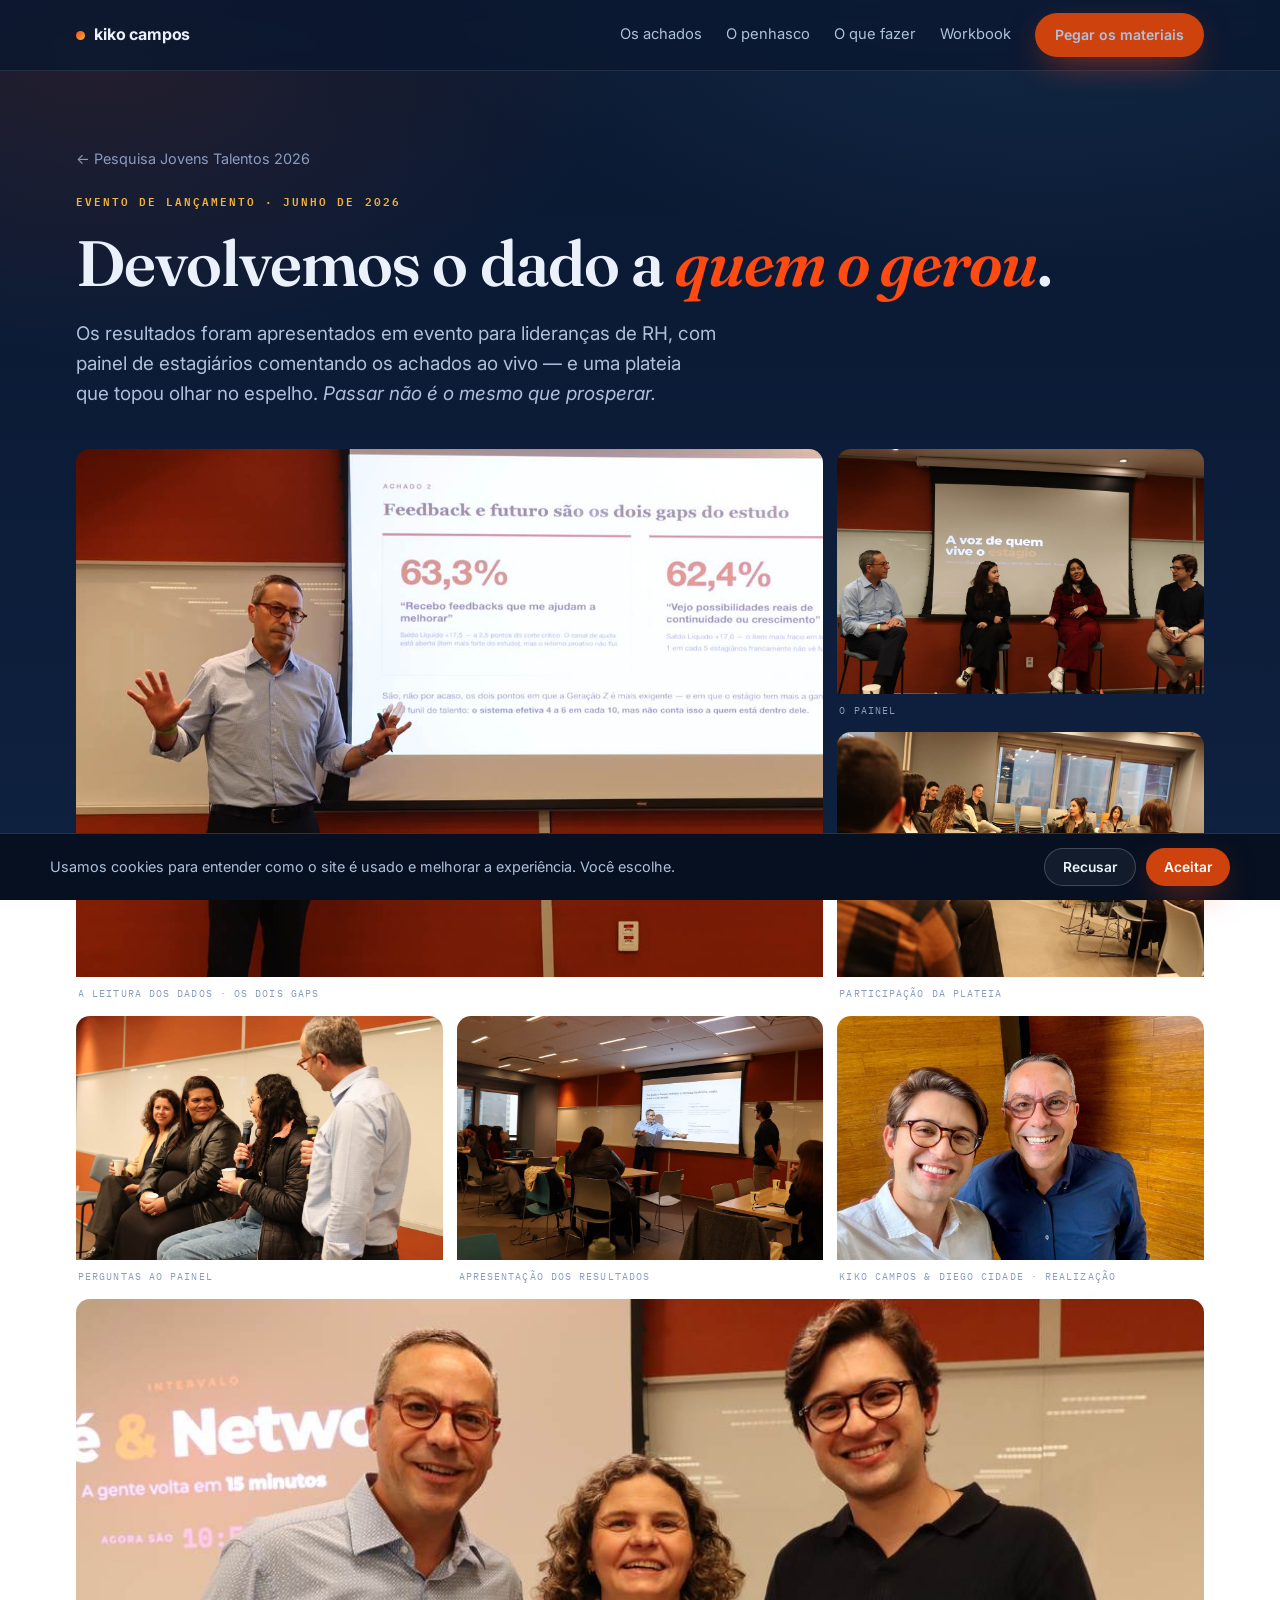
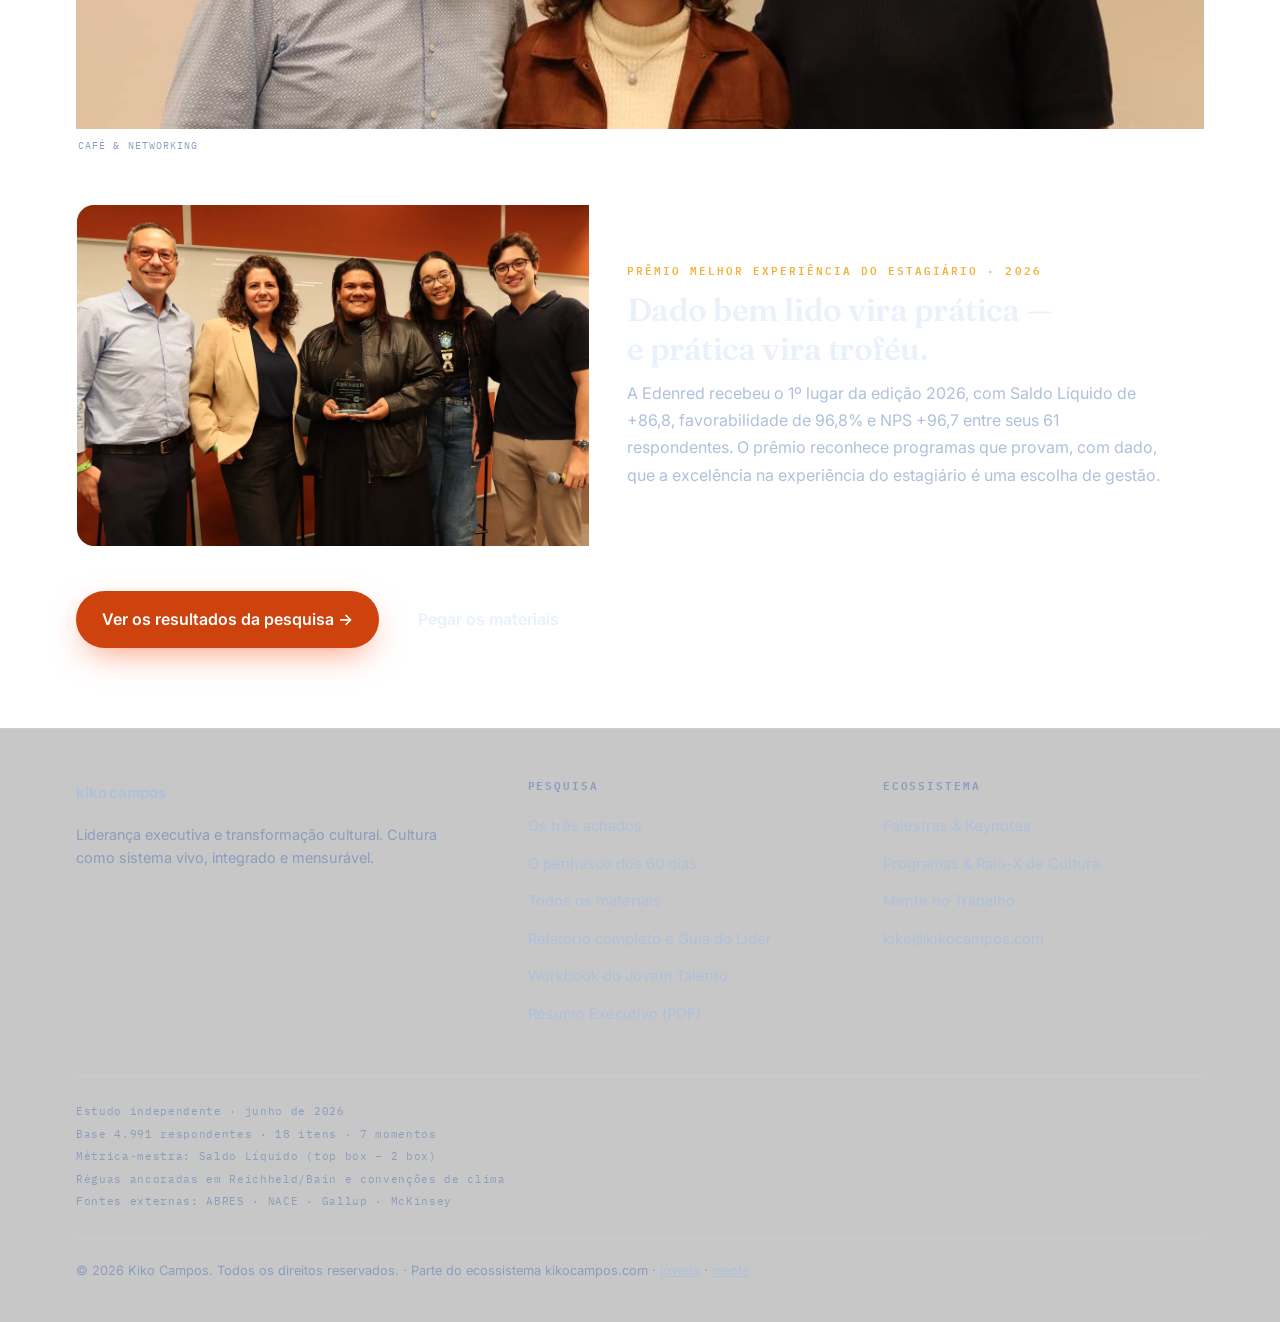
==== commit ddf7eee9: "Recertificação: rótulos de gráfico sem colisão, quebras e respiros Co-Authored-By: Claude Opus 5.5 <" ====
--- a/evento.html
+++ b/evento.html
@@ -315,7 +315,7 @@
   </div>
 </header>
 
-<section class="sec" id="evento" style="padding-top:8px">
+<section class="sec" id="evento" style="padding-top:40px">
   <div class="wrap">
     <div class="gal">
       <figure class="wide" data-cap="A leitura dos dados — os dois gaps do estudo"><img src="[data-uri]" alt="Apresentador diante do slide ‘Feedback e futuro são os dois gaps do estudo’, com 63,3% e 62,4% em destaque."><figcaption>A leitura dos dados · os dois gaps</figcaption></figure>
